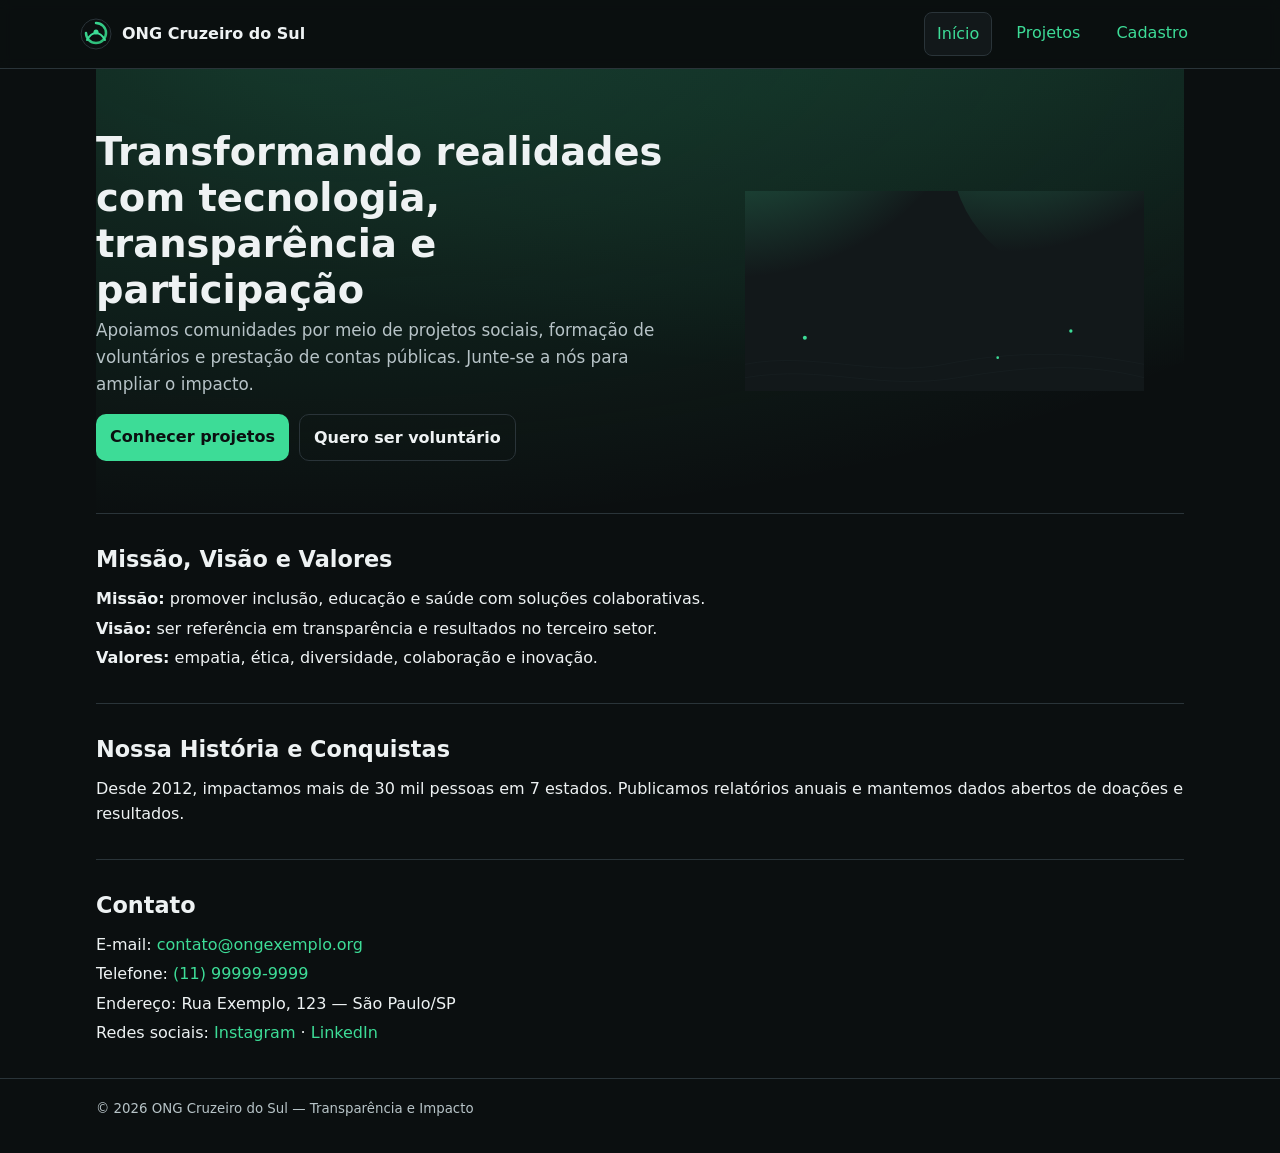
==== index.html @ 3f8172d8 "atividade I estrutura da pagina da ong" ====
<!doctype html>
<html lang="pt-BR">
  <head>
    <meta charset="utf-8">
    <meta name="viewport" content="width=device-width, initial-scale=1">
    <title>ONG Cruzeiro do Sul — Impacto Social e Transparência</title>
    <meta name="description" content="Plataforma da ONG Exemplo: missão, projetos, voluntariado e doações com transparência e impacto.">
    <meta name="keywords" content="ONG, projetos sociais, voluntariado, doações, transparência">
    <meta property="og:title" content="ONG Cruzeiro do Sul — Impacto Social e Transparência">
    <meta property="og:description" content="Conheça nossa missão, projetos, oportunidades de voluntariado e como doar com segurança.">
    <meta property="og:type" content="website">
    <link rel="canonical" href="index.html">
    <link rel="preload" href="assets/css/style.css" as="style">
    <link rel="stylesheet" href="assets/css/style.css">
  </head>
  <body>
    <a class="skip-link" href="#conteudo">Pular para o conteúdo</a>
    <header>
      <div class="container nav" role="navigation" aria-label="Principal">
        <a class="brand" href="index.html" aria-current="page">
          <img src="assets/images/logo.svg" width="32" height="32" alt="Logo da ONG">
          <span>ONG Cruzeiro do Sul</span>
        </a>
        <nav class="menu" aria-label="Navegação">
          <a href="index.html" aria-current="page">Início</a>
          <a href="projetos.html">Projetos</a>
          <a href="cadastro.html">Cadastro</a>
        </nav>
      </div>
    </header>

    <main id="conteudo" class="container" tabindex="-1">
      <section class="hero" aria-labelledby="titulo-site">
        <div class="hero-inner">
          <div>
            <h1 id="titulo-site">Transformando realidades com tecnologia, transparência e participação</h1>
            <p class="lead">Apoiamos comunidades por meio de projetos sociais, formação de voluntários e prestação de contas públicas. Junte-se a nós para ampliar o impacto.</p>
            <div class="cta">
              <a class="btn" href="projetos.html">Conhecer projetos</a>
              <a class="btn secondary" href="cadastro.html">Quero ser voluntário</a>
            </div>
          </div>
          <figure aria-labelledby="fig-hero-caption">
            <img src="assets/images/hero.svg" alt="Ilustração abstrata representando impacto social">
            <figcaption id="fig-hero-caption" class="sr-only">Composição com gradientes e linhas representando redes de apoio.</figcaption>
          </figure>
        </div>
      </section>

      <section aria-labelledby="missao">
        <h2 id="missao">Missão, Visão e Valores</h2>
        <p><strong>Missão:</strong> promover inclusão, educação e saúde com soluções colaborativas.</p>
        <p><strong>Visão:</strong> ser referência em transparência e resultados no terceiro setor.</p>
        <p><strong>Valores:</strong> empatia, ética, diversidade, colaboração e inovação.</p>
      </section>

      <section aria-labelledby="historia">
        <h2 id="historia">Nossa História e Conquistas</h2>
        <p>Desde 2012, impactamos mais de 30 mil pessoas em 7 estados. Publicamos relatórios anuais e mantemos dados abertos de doações e resultados.</p>
      </section>

      <section aria-labelledby="contato">
        <h2 id="contato">Contato</h2>
        <p>E-mail: <a href="mailto:contato@ongexemplo.org">contato@ongexemplo.org</a></p>
        <p>Telefone: <a href="tel:+5511999999999">(11) 99999-9999</a></p>
        <p>Endereço: Rua Exemplo, 123 — São Paulo/SP</p>
        <p>Redes sociais: 
          <a href="#" aria-label="Instagram da ONG (abre em nova aba)" rel="noopener">Instagram</a> · 
          <a href="#" aria-label="LinkedIn da ONG (abre em nova aba)" rel="noopener">LinkedIn</a>
        </p>
      </section>
    </main>

    <footer>
      <div class="container">
        <small>© <span id="ano"></span> ONG Cruzeiro do Sul — Transparência e Impacto</small>
      </div>
    </footer>

    <script src="assets/js/main.js" defer></script>
    <script>document.getElementById('ano').textContent = new Date().getFullYear();</script>
  </body>
  </html>
---- assets/css/style.css ----
/* Variáveis e reset acessível */
:root {
  --color-bg: #0b0f10;
  --color-surface: #12181a;
  --color-primary: #3ddc97;
  --color-primary-contrast: #0b0f10;
  --color-text: #eef2f3;
  --color-text-muted: #b7c3c7;
  --color-border: #2a3439;
  --focus-ring: 2px solid #3ddc97;
  --max-w: 1120px;
}

* { box-sizing: border-box; }
html { scroll-behavior: smooth; }
body {
  margin: 0;
  font-family: system-ui, -apple-system, Segoe UI, Roboto, Ubuntu, Cantarell, "Helvetica Neue", Arial, "Noto Sans", "Apple Color Emoji", "Segoe UI Emoji";
  background: var(--color-bg);
  color: var(--color-text);
  line-height: 1.6;
}

img, svg { max-width: 100%; height: auto; }
a { color: var(--color-primary); text-decoration: none; }
a:hover { text-decoration: underline; }

/* Acessibilidade: foco visível */
:focus { outline: none; }
:focus-visible { outline: var(--focus-ring); outline-offset: 2px; }

/* Layout base */
.container { max-width: var(--max-w); margin: 0 auto; padding: 0 16px; }
.sr-only { position: absolute; width: 1px; height: 1px; padding: 0; margin: -1px; overflow: hidden; clip: rect(0,0,0,0); white-space: nowrap; border: 0; }
.skip-link { position: absolute; left: -9999px; top: 0; background: var(--color-primary); color: var(--color-primary-contrast); padding: 8px 12px; border-radius: 6px; }
.skip-link:focus { left: 16px; z-index: 1000; }

/* Cabeçalho e navegação */
header {
  position: sticky; top: 0; z-index: 10;
  background: rgba(11,15,16,0.8); backdrop-filter: blur(6px);
  border-bottom: 1px solid var(--color-border);
}
.nav { display: flex; align-items: center; justify-content: space-between; gap: 16px; padding: 12px 0; }
.brand { display: flex; align-items: center; gap: 10px; color: var(--color-text); font-weight: 700; }
.brand svg { width: 32px; height: 32px; }
.menu { display: flex; gap: 12px; }
.menu a { padding: 8px 12px; border-radius: 8px; }
.menu a[aria-current="page"] { background: var(--color-surface); border: 1px solid var(--color-border); }

/* Hero */
.hero { background: radial-gradient(1200px 500px at 20% -10%, rgba(61,220,151,0.18), transparent),
                   radial-gradient(1000px 400px at 80% -20%, rgba(61,220,151,0.12), transparent); }
.hero-inner { display: grid; grid-template-columns: 1fr; gap: 24px; padding: 32px 0 24px; align-items: center; }
.hero h1 { font-size: clamp(1.8rem, 3vw, 2.4rem); line-height: 1.2; margin: 0; }
.lead { color: var(--color-text-muted); font-size: 1.05rem; }
.cta { display: inline-flex; gap: 10px; margin-top: 12px; }
.btn { display: inline-block; background: var(--color-primary); color: var(--color-primary-contrast); padding: 10px 14px; border-radius: 10px; font-weight: 700; border: 0; }
.btn.secondary { background: transparent; color: var(--color-text); border: 1px solid var(--color-border); }

/* Seções genéricas */
section { padding: 28px 0; border-top: 1px solid var(--color-border); }
section:first-of-type { border-top: 0; }
section h2 { font-size: 1.4rem; margin: 0 0 8px; }
section p { margin: 0.25rem 0; }

/* Cards de projetos */
.grid { display: grid; gap: 16px; grid-template-columns: repeat(1, 1fr); }
.card { background: var(--color-surface); border: 1px solid var(--color-border); border-radius: 12px; overflow: hidden; display: flex; flex-direction: column; }
.card-body { padding: 14px; display: grid; gap: 8px; }
.badge { display: inline-block; background: rgba(61,220,151,0.15); color: var(--color-primary); padding: 2px 8px; border-radius: 999px; font-size: 0.85rem; }

/* Formulário */
form { display: grid; gap: 16px; }
fieldset { border: 1px solid var(--color-border); border-radius: 12px; padding: 12px; }
legend { padding: 0 6px; font-weight: 700; }
.field { display: grid; gap: 6px; }
.row { display: grid; gap: 12px; grid-template-columns: 1fr; }
label { color: var(--color-text); font-weight: 600; }
input, select, textarea { background: var(--color-bg); color: var(--color-text); border: 1px solid var(--color-border); border-radius: 10px; padding: 10px; font: inherit; }
input:focus, select:focus, textarea:focus { border-color: var(--color-primary); box-shadow: 0 0 0 3px rgba(61,220,151,0.15); }
.hint { color: var(--color-text-muted); font-size: 0.9rem; }
.actions { display: flex; gap: 12px; justify-content: flex-end; }

/* Rodapé */
footer { border-top: 1px solid var(--color-border); padding: 16px 0 32px; color: var(--color-text-muted); }

/* Responsividade */
@media (min-width: 720px) {
  .hero-inner { grid-template-columns: 1.1fr 0.9fr; }
  .grid { grid-template-columns: repeat(2, 1fr); }
  .row.cols-2 { grid-template-columns: repeat(2, 1fr); }
  .row.cols-3 { grid-template-columns: repeat(3, 1fr); }
}

@media (min-width: 1024px) {
  .grid { grid-template-columns: repeat(3, 1fr); }
}

/* Preferências do usuário */
@media (prefers-reduced-motion: reduce) {
  html { scroll-behavior: auto; }
}
---- assets/css/style.css ----
/* Variáveis e reset acessível */
:root {
  --color-bg: #0b0f10;
  --color-surface: #12181a;
  --color-primary: #3ddc97;
  --color-primary-contrast: #0b0f10;
  --color-text: #eef2f3;
  --color-text-muted: #b7c3c7;
  --color-border: #2a3439;
  --focus-ring: 2px solid #3ddc97;
  --max-w: 1120px;
}

* { box-sizing: border-box; }
html { scroll-behavior: smooth; }
body {
  margin: 0;
  font-family: system-ui, -apple-system, Segoe UI, Roboto, Ubuntu, Cantarell, "Helvetica Neue", Arial, "Noto Sans", "Apple Color Emoji", "Segoe UI Emoji";
  background: var(--color-bg);
  color: var(--color-text);
  line-height: 1.6;
}

img, svg { max-width: 100%; height: auto; }
a { color: var(--color-primary); text-decoration: none; }
a:hover { text-decoration: underline; }

/* Acessibilidade: foco visível */
:focus { outline: none; }
:focus-visible { outline: var(--focus-ring); outline-offset: 2px; }

/* Layout base */
.container { max-width: var(--max-w); margin: 0 auto; padding: 0 16px; }
.sr-only { position: absolute; width: 1px; height: 1px; padding: 0; margin: -1px; overflow: hidden; clip: rect(0,0,0,0); white-space: nowrap; border: 0; }
.skip-link { position: absolute; left: -9999px; top: 0; background: var(--color-primary); color: var(--color-primary-contrast); padding: 8px 12px; border-radius: 6px; }
.skip-link:focus { left: 16px; z-index: 1000; }

/* Cabeçalho e navegação */
header {
  position: sticky; top: 0; z-index: 10;
  background: rgba(11,15,16,0.8); backdrop-filter: blur(6px);
  border-bottom: 1px solid var(--color-border);
}
.nav { display: flex; align-items: center; justify-content: space-between; gap: 16px; padding: 12px 0; }
.brand { display: flex; align-items: center; gap: 10px; color: var(--color-text); font-weight: 700; }
.brand svg { width: 32px; height: 32px; }
.menu { display: flex; gap: 12px; }
.menu a { padding: 8px 12px; border-radius: 8px; }
.menu a[aria-current="page"] { background: var(--color-surface); border: 1px solid var(--color-border); }

/* Hero */
.hero { background: radial-gradient(1200px 500px at 20% -10%, rgba(61,220,151,0.18), transparent),
                   radial-gradient(1000px 400px at 80% -20%, rgba(61,220,151,0.12), transparent); }
.hero-inner { display: grid; grid-template-columns: 1fr; gap: 24px; padding: 32px 0 24px; align-items: center; }
.hero h1 { font-size: clamp(1.8rem, 3vw, 2.4rem); line-height: 1.2; margin: 0; }
.lead { color: var(--color-text-muted); font-size: 1.05rem; }
.cta { display: inline-flex; gap: 10px; margin-top: 12px; }
.btn { display: inline-block; background: var(--color-primary); color: var(--color-primary-contrast); padding: 10px 14px; border-radius: 10px; font-weight: 700; border: 0; }
.btn.secondary { background: transparent; color: var(--color-text); border: 1px solid var(--color-border); }

/* Seções genéricas */
section { padding: 28px 0; border-top: 1px solid var(--color-border); }
section:first-of-type { border-top: 0; }
section h2 { font-size: 1.4rem; margin: 0 0 8px; }
section p { margin: 0.25rem 0; }

/* Cards de projetos */
.grid { display: grid; gap: 16px; grid-template-columns: repeat(1, 1fr); }
.card { background: var(--color-surface); border: 1px solid var(--color-border); border-radius: 12px; overflow: hidden; display: flex; flex-direction: column; }
.card-body { padding: 14px; display: grid; gap: 8px; }
.badge { display: inline-block; background: rgba(61,220,151,0.15); color: var(--color-primary); padding: 2px 8px; border-radius: 999px; font-size: 0.85rem; }

/* Formulário */
form { display: grid; gap: 16px; }
fieldset { border: 1px solid var(--color-border); border-radius: 12px; padding: 12px; }
legend { padding: 0 6px; font-weight: 700; }
.field { display: grid; gap: 6px; }
.row { display: grid; gap: 12px; grid-template-columns: 1fr; }
label { color: var(--color-text); font-weight: 600; }
input, select, textarea { background: var(--color-bg); color: var(--color-text); border: 1px solid var(--color-border); border-radius: 10px; padding: 10px; font: inherit; }
input:focus, select:focus, textarea:focus { border-color: var(--color-primary); box-shadow: 0 0 0 3px rgba(61,220,151,0.15); }
.hint { color: var(--color-text-muted); font-size: 0.9rem; }
.actions { display: flex; gap: 12px; justify-content: flex-end; }

/* Rodapé */
footer { border-top: 1px solid var(--color-border); padding: 16px 0 32px; color: var(--color-text-muted); }

/* Responsividade */
@media (min-width: 720px) {
  .hero-inner { grid-template-columns: 1.1fr 0.9fr; }
  .grid { grid-template-columns: repeat(2, 1fr); }
  .row.cols-2 { grid-template-columns: repeat(2, 1fr); }
  .row.cols-3 { grid-template-columns: repeat(3, 1fr); }
}

@media (min-width: 1024px) {
  .grid { grid-template-columns: repeat(3, 1fr); }
}

/* Preferências do usuário */
@media (prefers-reduced-motion: reduce) {
  html { scroll-behavior: auto; }
}
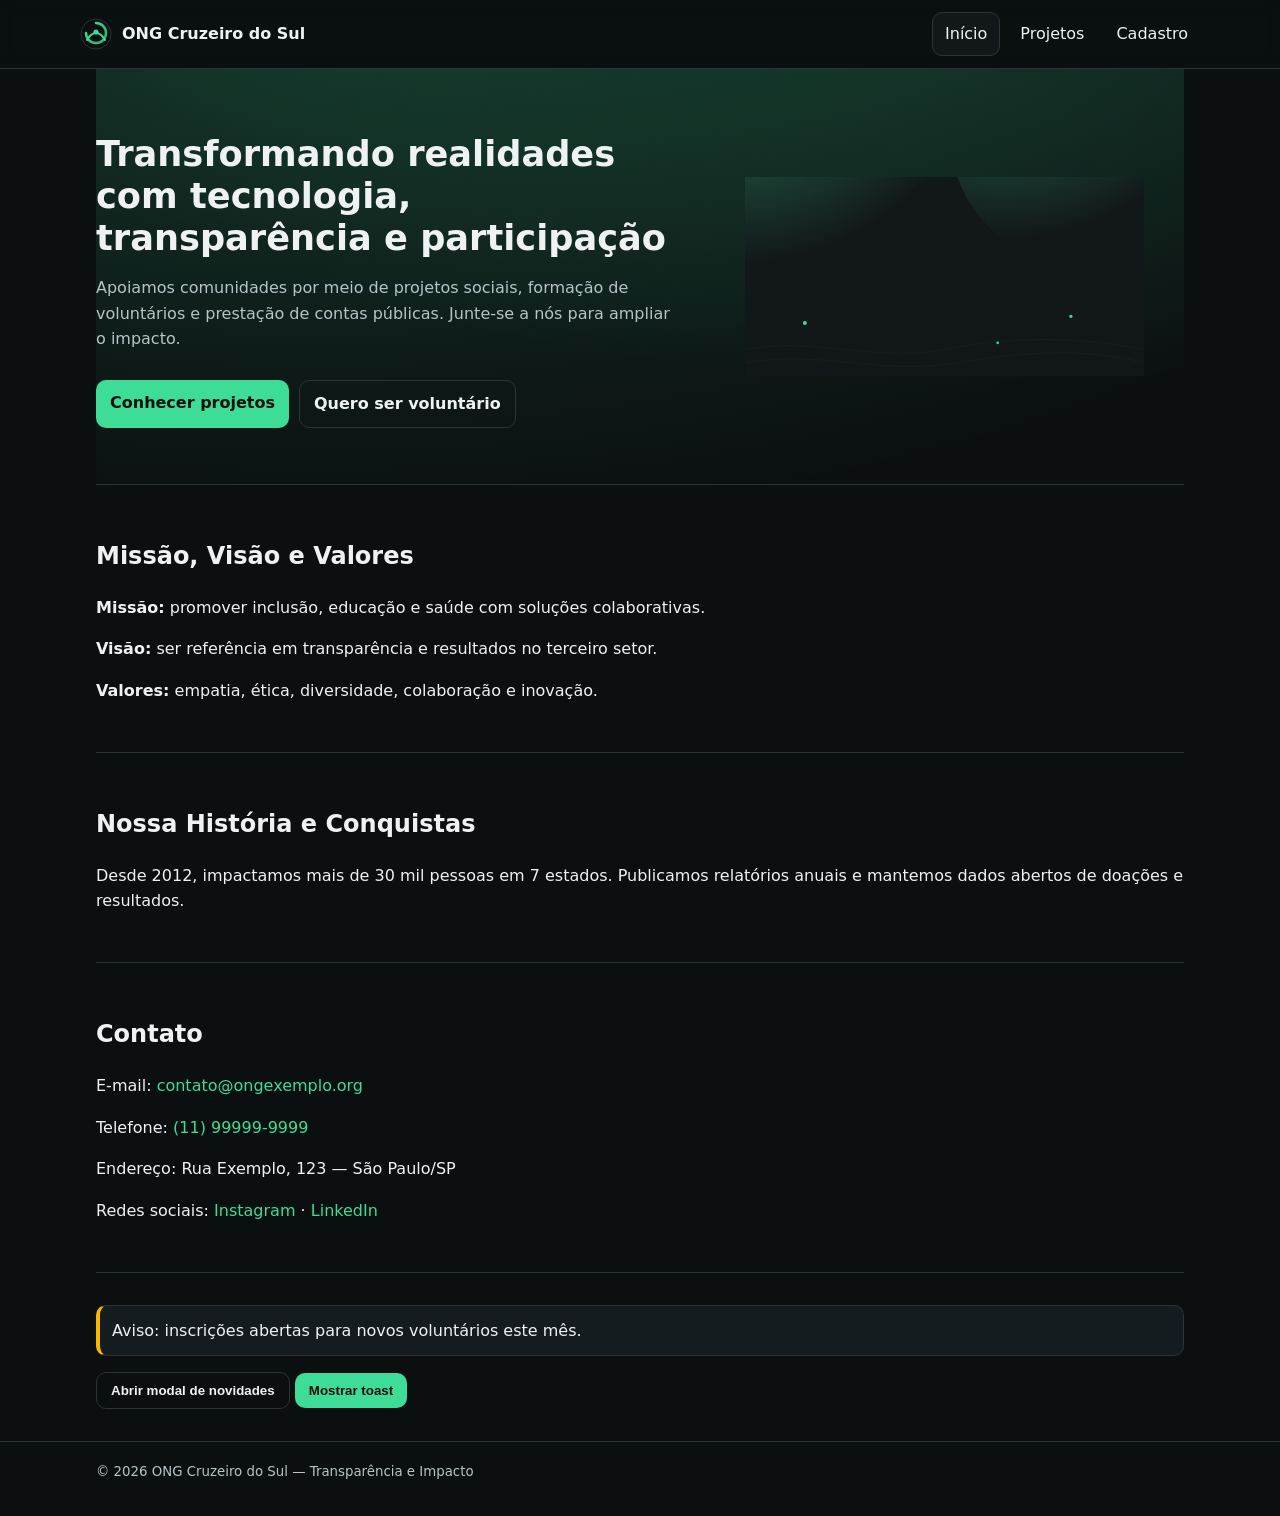
==== commit fa9ee3d4: "Implementa menu responsivo com botão hamburger e submenu para projetos; adiciona seção de feedback e" ====
--- a/index.html
+++ b/index.html
@@ -21,11 +21,26 @@
           <img src="assets/images/logo.svg" width="32" height="32" alt="Logo da ONG">
           <span>ONG Cruzeiro do Sul</span>
         </a>
+        <button class="hamburger" aria-controls="menu-mobile" aria-expanded="false" aria-label="Abrir menu">
+          ☰ Menu
+        </button>
         <nav class="menu" aria-label="Navegação">
           <a href="index.html" aria-current="page">Início</a>
-          <a href="projetos.html">Projetos</a>
+          <div class="menu-item">
+            <a href="projetos.html" aria-haspopup="true" aria-expanded="false">Projetos</a>
+            <div class="submenu" role="menu" aria-label="Submenu Projetos">
+              <a href="projetos.html#lista-projetos" role="menuitem">Destaques</a>
+              <a href="#" role="menuitem">Doações</a>
+              <a href="#" role="menuitem">Voluntariado</a>
+            </div>
+          </div>
           <a href="cadastro.html">Cadastro</a>
         </nav>
+      </div>
+      <div id="menu-mobile" class="container mobile-menu" hidden>
+        <a href="index.html" aria-current="page">Início</a>
+        <a href="projetos.html">Projetos</a>
+        <a href="cadastro.html">Cadastro</a>
       </div>
     </header>
 
@@ -69,6 +84,15 @@
           <a href="#" aria-label="LinkedIn da ONG (abre em nova aba)" rel="noopener">LinkedIn</a>
         </p>
       </section>
+
+      <section aria-labelledby="feedback">
+        <h2 id="feedback" class="sr-only">Feedback</h2>
+        <div class="alert" role="status">Aviso: inscrições abertas para novos voluntários este mês.</div>
+        <div class="mt-16">
+          <button class="btn secondary" data-open-modal="#modal-news">Abrir modal de novidades</button>
+          <button class="btn" data-toast>Mostrar toast</button>
+        </div>
+      </section>
     </main>
 
     <footer>
@@ -79,6 +103,19 @@
 
     <script src="assets/js/main.js" defer></script>
     <script>document.getElementById('ano').textContent = new Date().getFullYear();</script>
+    <div class="toast-container" aria-live="polite" aria-atomic="true"></div>
+    <div class="modal-backdrop" id="modal-news" aria-hidden="true" role="dialog" aria-modal="true" aria-labelledby="modal-title">
+      <div class="modal">
+        <div class="modal-header">
+          <h3 id="modal-title">Novidades</h3>
+          <button class="btn secondary" data-close-modal>Fechar</button>
+        </div>
+        <p>Transparência: novo relatório trimestral disponível.</p>
+        <div class="modal-actions">
+          <button class="btn" data-close-modal>Ok</button>
+        </div>
+      </div>
+    </div>
   </body>
   </html>
 
--- a/assets/css/style.css
+++ b/assets/css/style.css
@@ -1,16 +1,10 @@
-/* Variáveis e reset acessível */
-:root {
-  --color-bg: #0b0f10;
-  --color-surface: #12181a;
-  --color-primary: #3ddc97;
-  --color-primary-contrast: #0b0f10;
-  --color-text: #eef2f3;
-  --color-text-muted: #b7c3c7;
-  --color-border: #2a3439;
-  --focus-ring: 2px solid #3ddc97;
-  --max-w: 1120px;
-}
+/* Entrada única que consolida os módulos CSS do design system */
+@import url("./tokens.css");
+@import url("./utilities.css");
+@import url("./layout.css");
+@import url("./components.css");
 
+/* Reset mínimo e base */
 * { box-sizing: border-box; }
 html { scroll-behavior: smooth; }
 body {
@@ -20,86 +14,6 @@
   color: var(--color-text);
   line-height: 1.6;
 }
-
 img, svg { max-width: 100%; height: auto; }
 a { color: var(--color-primary); text-decoration: none; }
 a:hover { text-decoration: underline; }
-
-/* Acessibilidade: foco visível */
-:focus { outline: none; }
-:focus-visible { outline: var(--focus-ring); outline-offset: 2px; }
-
-/* Layout base */
-.container { max-width: var(--max-w); margin: 0 auto; padding: 0 16px; }
-.sr-only { position: absolute; width: 1px; height: 1px; padding: 0; margin: -1px; overflow: hidden; clip: rect(0,0,0,0); white-space: nowrap; border: 0; }
-.skip-link { position: absolute; left: -9999px; top: 0; background: var(--color-primary); color: var(--color-primary-contrast); padding: 8px 12px; border-radius: 6px; }
-.skip-link:focus { left: 16px; z-index: 1000; }
-
-/* Cabeçalho e navegação */
-header {
-  position: sticky; top: 0; z-index: 10;
-  background: rgba(11,15,16,0.8); backdrop-filter: blur(6px);
-  border-bottom: 1px solid var(--color-border);
-}
-.nav { display: flex; align-items: center; justify-content: space-between; gap: 16px; padding: 12px 0; }
-.brand { display: flex; align-items: center; gap: 10px; color: var(--color-text); font-weight: 700; }
-.brand svg { width: 32px; height: 32px; }
-.menu { display: flex; gap: 12px; }
-.menu a { padding: 8px 12px; border-radius: 8px; }
-.menu a[aria-current="page"] { background: var(--color-surface); border: 1px solid var(--color-border); }
-
-/* Hero */
-.hero { background: radial-gradient(1200px 500px at 20% -10%, rgba(61,220,151,0.18), transparent),
-                   radial-gradient(1000px 400px at 80% -20%, rgba(61,220,151,0.12), transparent); }
-.hero-inner { display: grid; grid-template-columns: 1fr; gap: 24px; padding: 32px 0 24px; align-items: center; }
-.hero h1 { font-size: clamp(1.8rem, 3vw, 2.4rem); line-height: 1.2; margin: 0; }
-.lead { color: var(--color-text-muted); font-size: 1.05rem; }
-.cta { display: inline-flex; gap: 10px; margin-top: 12px; }
-.btn { display: inline-block; background: var(--color-primary); color: var(--color-primary-contrast); padding: 10px 14px; border-radius: 10px; font-weight: 700; border: 0; }
-.btn.secondary { background: transparent; color: var(--color-text); border: 1px solid var(--color-border); }
-
-/* Seções genéricas */
-section { padding: 28px 0; border-top: 1px solid var(--color-border); }
-section:first-of-type { border-top: 0; }
-section h2 { font-size: 1.4rem; margin: 0 0 8px; }
-section p { margin: 0.25rem 0; }
-
-/* Cards de projetos */
-.grid { display: grid; gap: 16px; grid-template-columns: repeat(1, 1fr); }
-.card { background: var(--color-surface); border: 1px solid var(--color-border); border-radius: 12px; overflow: hidden; display: flex; flex-direction: column; }
-.card-body { padding: 14px; display: grid; gap: 8px; }
-.badge { display: inline-block; background: rgba(61,220,151,0.15); color: var(--color-primary); padding: 2px 8px; border-radius: 999px; font-size: 0.85rem; }
-
-/* Formulário */
-form { display: grid; gap: 16px; }
-fieldset { border: 1px solid var(--color-border); border-radius: 12px; padding: 12px; }
-legend { padding: 0 6px; font-weight: 700; }
-.field { display: grid; gap: 6px; }
-.row { display: grid; gap: 12px; grid-template-columns: 1fr; }
-label { color: var(--color-text); font-weight: 600; }
-input, select, textarea { background: var(--color-bg); color: var(--color-text); border: 1px solid var(--color-border); border-radius: 10px; padding: 10px; font: inherit; }
-input:focus, select:focus, textarea:focus { border-color: var(--color-primary); box-shadow: 0 0 0 3px rgba(61,220,151,0.15); }
-.hint { color: var(--color-text-muted); font-size: 0.9rem; }
-.actions { display: flex; gap: 12px; justify-content: flex-end; }
-
-/* Rodapé */
-footer { border-top: 1px solid var(--color-border); padding: 16px 0 32px; color: var(--color-text-muted); }
-
-/* Responsividade */
-@media (min-width: 720px) {
-  .hero-inner { grid-template-columns: 1.1fr 0.9fr; }
-  .grid { grid-template-columns: repeat(2, 1fr); }
-  .row.cols-2 { grid-template-columns: repeat(2, 1fr); }
-  .row.cols-3 { grid-template-columns: repeat(3, 1fr); }
-}
-
-@media (min-width: 1024px) {
-  .grid { grid-template-columns: repeat(3, 1fr); }
-}
-
-/* Preferências do usuário */
-@media (prefers-reduced-motion: reduce) {
-  html { scroll-behavior: auto; }
-}
-
-
--- a/assets/css/style.css
+++ b/assets/css/style.css
@@ -1,16 +1,10 @@
-/* Variáveis e reset acessível */
-:root {
-  --color-bg: #0b0f10;
-  --color-surface: #12181a;
-  --color-primary: #3ddc97;
-  --color-primary-contrast: #0b0f10;
-  --color-text: #eef2f3;
-  --color-text-muted: #b7c3c7;
-  --color-border: #2a3439;
-  --focus-ring: 2px solid #3ddc97;
-  --max-w: 1120px;
-}
+/* Entrada única que consolida os módulos CSS do design system */
+@import url("./tokens.css");
+@import url("./utilities.css");
+@import url("./layout.css");
+@import url("./components.css");
 
+/* Reset mínimo e base */
 * { box-sizing: border-box; }
 html { scroll-behavior: smooth; }
 body {
@@ -20,86 +14,6 @@
   color: var(--color-text);
   line-height: 1.6;
 }
-
 img, svg { max-width: 100%; height: auto; }
 a { color: var(--color-primary); text-decoration: none; }
 a:hover { text-decoration: underline; }
-
-/* Acessibilidade: foco visível */
-:focus { outline: none; }
-:focus-visible { outline: var(--focus-ring); outline-offset: 2px; }
-
-/* Layout base */
-.container { max-width: var(--max-w); margin: 0 auto; padding: 0 16px; }
-.sr-only { position: absolute; width: 1px; height: 1px; padding: 0; margin: -1px; overflow: hidden; clip: rect(0,0,0,0); white-space: nowrap; border: 0; }
-.skip-link { position: absolute; left: -9999px; top: 0; background: var(--color-primary); color: var(--color-primary-contrast); padding: 8px 12px; border-radius: 6px; }
-.skip-link:focus { left: 16px; z-index: 1000; }
-
-/* Cabeçalho e navegação */
-header {
-  position: sticky; top: 0; z-index: 10;
-  background: rgba(11,15,16,0.8); backdrop-filter: blur(6px);
-  border-bottom: 1px solid var(--color-border);
-}
-.nav { display: flex; align-items: center; justify-content: space-between; gap: 16px; padding: 12px 0; }
-.brand { display: flex; align-items: center; gap: 10px; color: var(--color-text); font-weight: 700; }
-.brand svg { width: 32px; height: 32px; }
-.menu { display: flex; gap: 12px; }
-.menu a { padding: 8px 12px; border-radius: 8px; }
-.menu a[aria-current="page"] { background: var(--color-surface); border: 1px solid var(--color-border); }
-
-/* Hero */
-.hero { background: radial-gradient(1200px 500px at 20% -10%, rgba(61,220,151,0.18), transparent),
-                   radial-gradient(1000px 400px at 80% -20%, rgba(61,220,151,0.12), transparent); }
-.hero-inner { display: grid; grid-template-columns: 1fr; gap: 24px; padding: 32px 0 24px; align-items: center; }
-.hero h1 { font-size: clamp(1.8rem, 3vw, 2.4rem); line-height: 1.2; margin: 0; }
-.lead { color: var(--color-text-muted); font-size: 1.05rem; }
-.cta { display: inline-flex; gap: 10px; margin-top: 12px; }
-.btn { display: inline-block; background: var(--color-primary); color: var(--color-primary-contrast); padding: 10px 14px; border-radius: 10px; font-weight: 700; border: 0; }
-.btn.secondary { background: transparent; color: var(--color-text); border: 1px solid var(--color-border); }
-
-/* Seções genéricas */
-section { padding: 28px 0; border-top: 1px solid var(--color-border); }
-section:first-of-type { border-top: 0; }
-section h2 { font-size: 1.4rem; margin: 0 0 8px; }
-section p { margin: 0.25rem 0; }
-
-/* Cards de projetos */
-.grid { display: grid; gap: 16px; grid-template-columns: repeat(1, 1fr); }
-.card { background: var(--color-surface); border: 1px solid var(--color-border); border-radius: 12px; overflow: hidden; display: flex; flex-direction: column; }
-.card-body { padding: 14px; display: grid; gap: 8px; }
-.badge { display: inline-block; background: rgba(61,220,151,0.15); color: var(--color-primary); padding: 2px 8px; border-radius: 999px; font-size: 0.85rem; }
-
-/* Formulário */
-form { display: grid; gap: 16px; }
-fieldset { border: 1px solid var(--color-border); border-radius: 12px; padding: 12px; }
-legend { padding: 0 6px; font-weight: 700; }
-.field { display: grid; gap: 6px; }
-.row { display: grid; gap: 12px; grid-template-columns: 1fr; }
-label { color: var(--color-text); font-weight: 600; }
-input, select, textarea { background: var(--color-bg); color: var(--color-text); border: 1px solid var(--color-border); border-radius: 10px; padding: 10px; font: inherit; }
-input:focus, select:focus, textarea:focus { border-color: var(--color-primary); box-shadow: 0 0 0 3px rgba(61,220,151,0.15); }
-.hint { color: var(--color-text-muted); font-size: 0.9rem; }
-.actions { display: flex; gap: 12px; justify-content: flex-end; }
-
-/* Rodapé */
-footer { border-top: 1px solid var(--color-border); padding: 16px 0 32px; color: var(--color-text-muted); }
-
-/* Responsividade */
-@media (min-width: 720px) {
-  .hero-inner { grid-template-columns: 1.1fr 0.9fr; }
-  .grid { grid-template-columns: repeat(2, 1fr); }
-  .row.cols-2 { grid-template-columns: repeat(2, 1fr); }
-  .row.cols-3 { grid-template-columns: repeat(3, 1fr); }
-}
-
-@media (min-width: 1024px) {
-  .grid { grid-template-columns: repeat(3, 1fr); }
-}
-
-/* Preferências do usuário */
-@media (prefers-reduced-motion: reduce) {
-  html { scroll-behavior: auto; }
-}
-
-
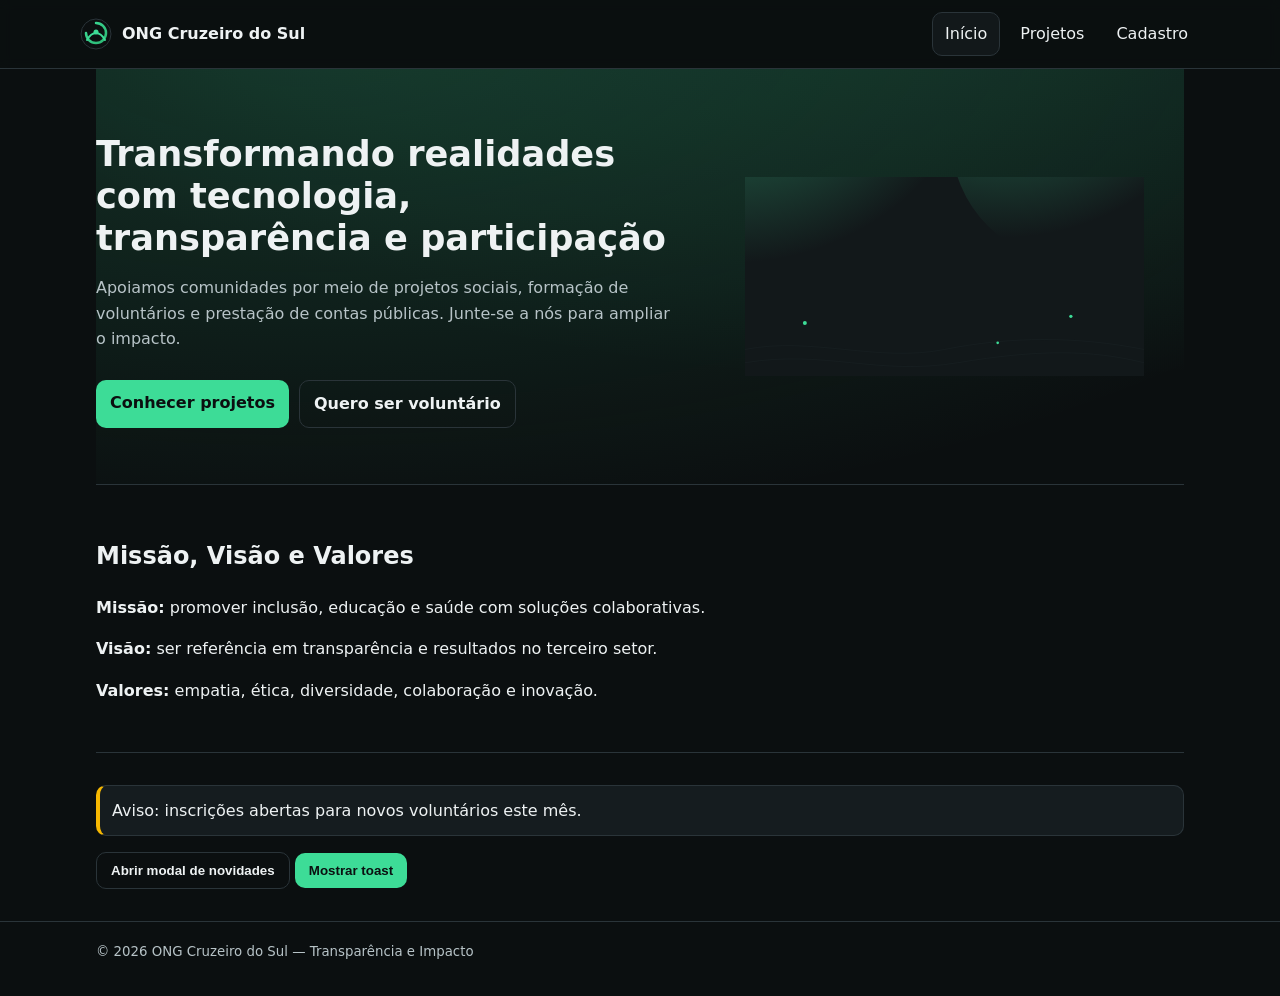
==== commit ee58a800: "Adiciona funcionalidade de SPA com roteamento, templates dinâmicos e validação de formulários; imple" ====
--- a/index.html
+++ b/index.html
@@ -102,6 +102,7 @@
     </footer>
 
     <script src="assets/js/main.js" defer></script>
+    <script type="module" src="assets/js/app.js"></script>
     <script>document.getElementById('ano').textContent = new Date().getFullYear();</script>
     <div class="toast-container" aria-live="polite" aria-atomic="true"></div>
     <div class="modal-backdrop" id="modal-news" aria-hidden="true" role="dialog" aria-modal="true" aria-labelledby="modal-title">
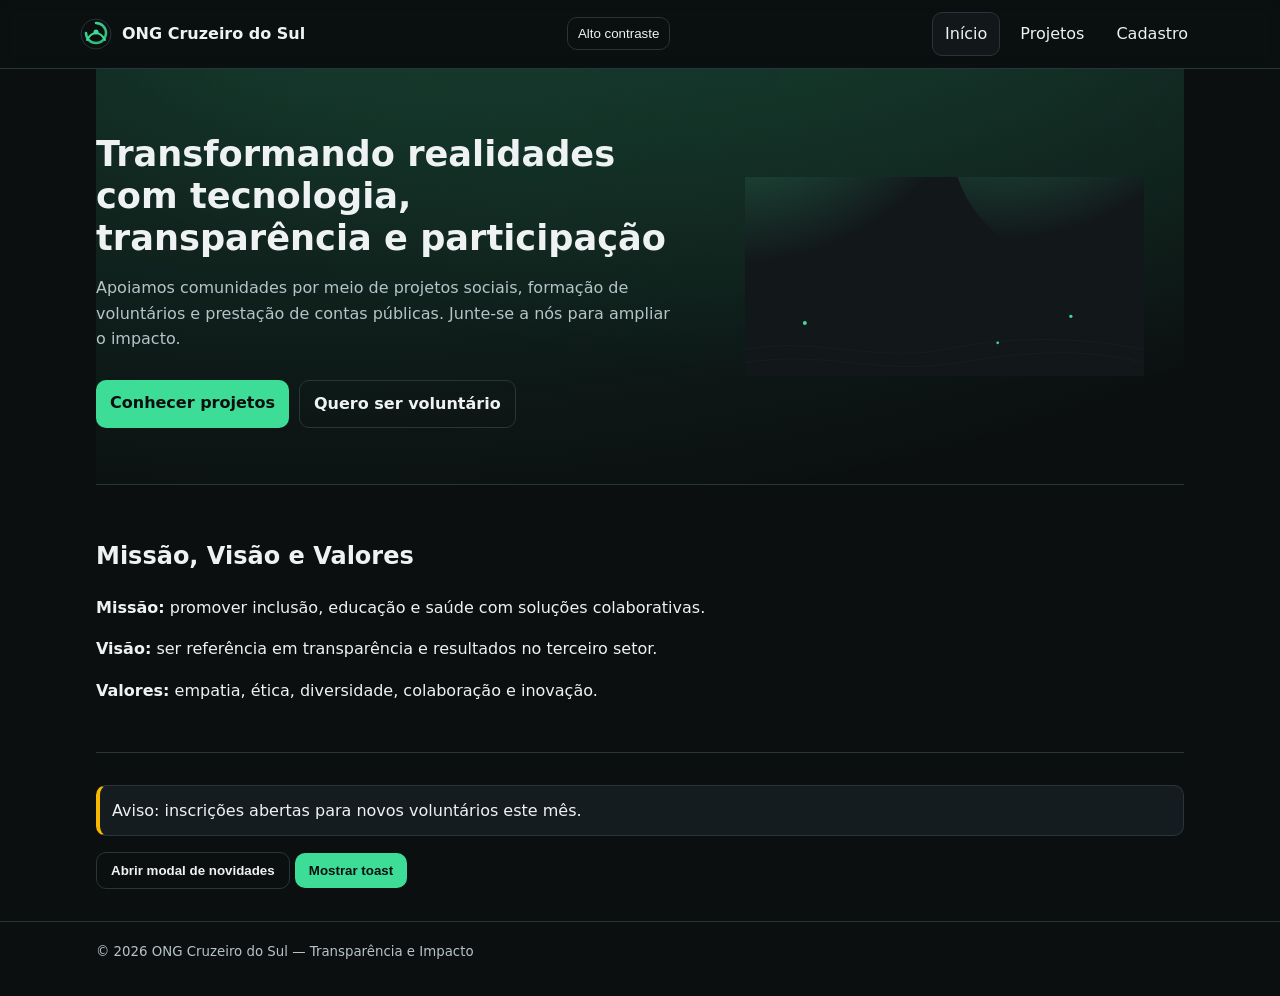
==== commit b1170e90: "Adiciona botão de alto contraste no cabeçalho para melhorar a acessibilidade; implementa funcionalid" ====
--- a/index.html
+++ b/index.html
@@ -24,6 +24,7 @@
         <button class="hamburger" aria-controls="menu-mobile" aria-expanded="false" aria-label="Abrir menu">
           ☰ Menu
         </button>
+        <button class="contrast-toggle" type="button" aria-pressed="false" aria-label="Ativar alto contraste">Alto contraste</button>
         <nav class="menu" aria-label="Navegação">
           <a href="index.html" aria-current="page">Início</a>
           <div class="menu-item">
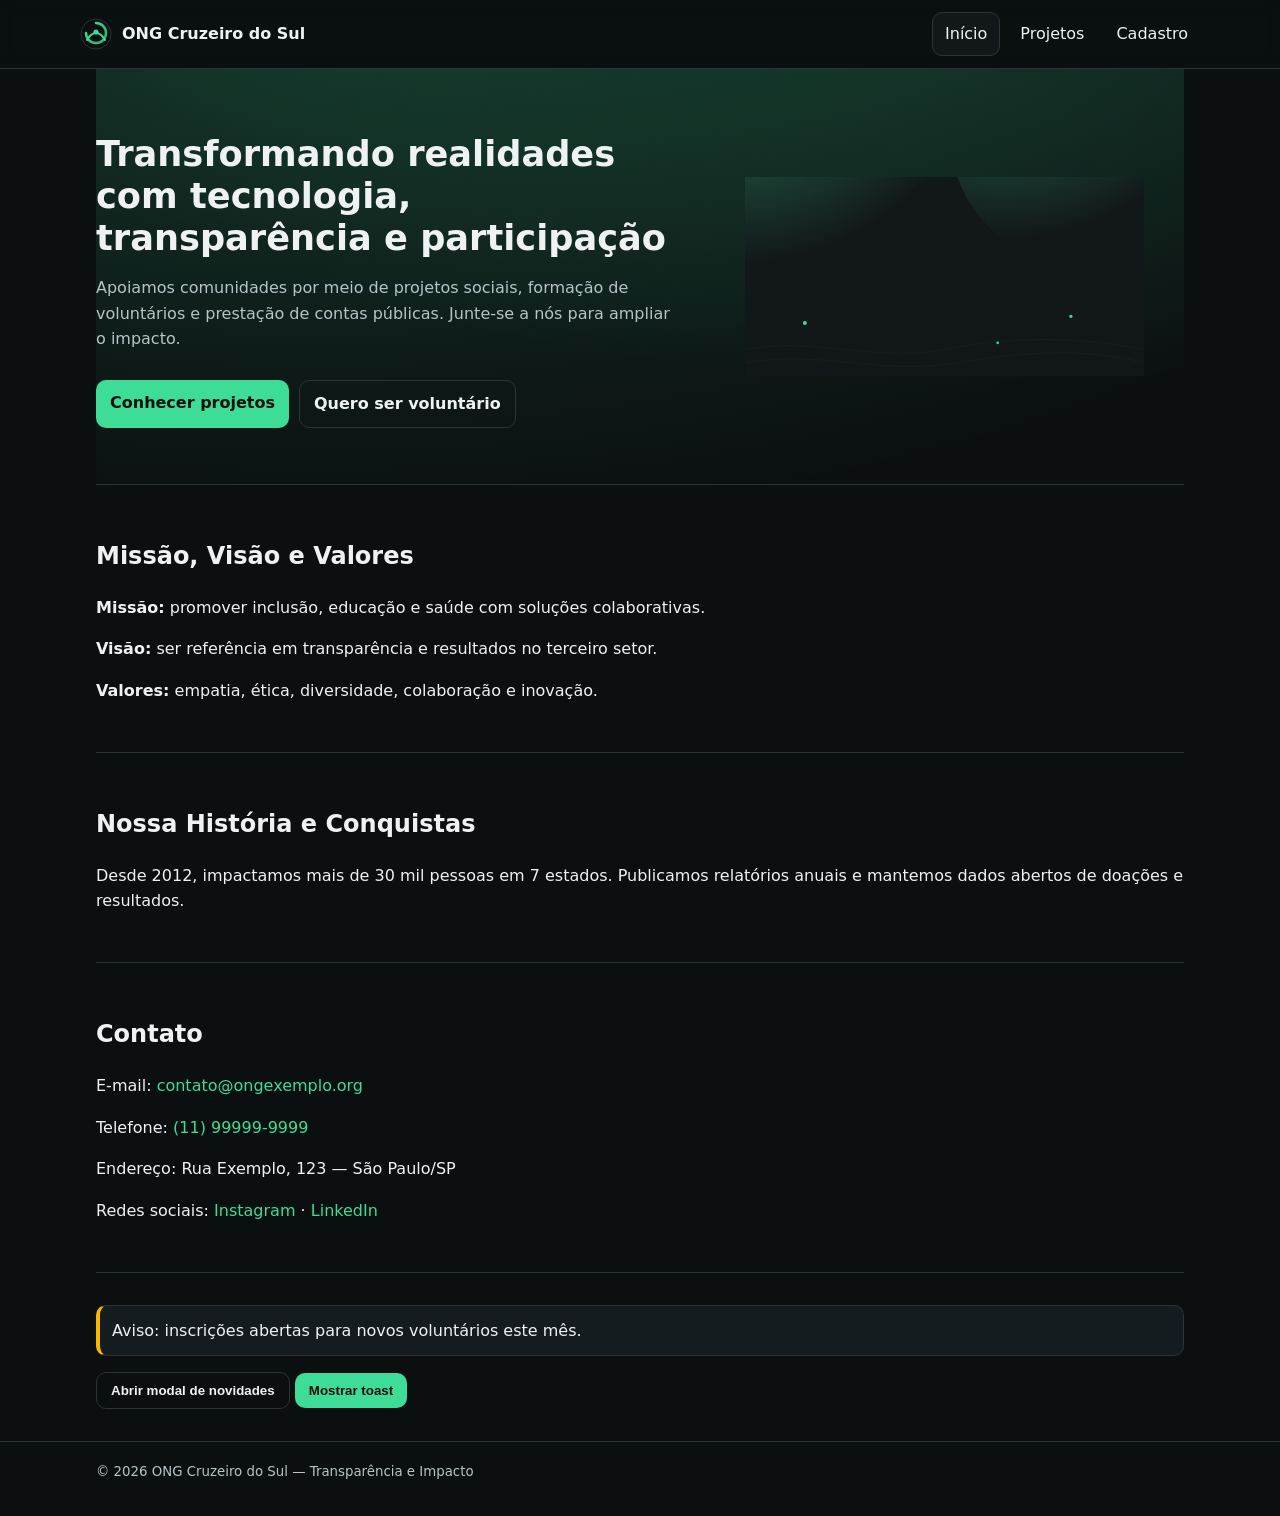
==== commit d82ff3b5: "Merge pull request #1 from RoberthBSantos/experiencia-pratica-2 merge Experiencia pratica 2" ====
--- a/index.html
+++ b/index.html
@@ -24,7 +24,6 @@
         <button class="hamburger" aria-controls="menu-mobile" aria-expanded="false" aria-label="Abrir menu">
           ☰ Menu
         </button>
-        <button class="contrast-toggle" type="button" aria-pressed="false" aria-label="Ativar alto contraste">Alto contraste</button>
         <nav class="menu" aria-label="Navegação">
           <a href="index.html" aria-current="page">Início</a>
           <div class="menu-item">
@@ -103,7 +102,6 @@
     </footer>
 
     <script src="assets/js/main.js" defer></script>
-    <script type="module" src="assets/js/app.js"></script>
     <script>document.getElementById('ano').textContent = new Date().getFullYear();</script>
     <div class="toast-container" aria-live="polite" aria-atomic="true"></div>
     <div class="modal-backdrop" id="modal-news" aria-hidden="true" role="dialog" aria-modal="true" aria-labelledby="modal-title">
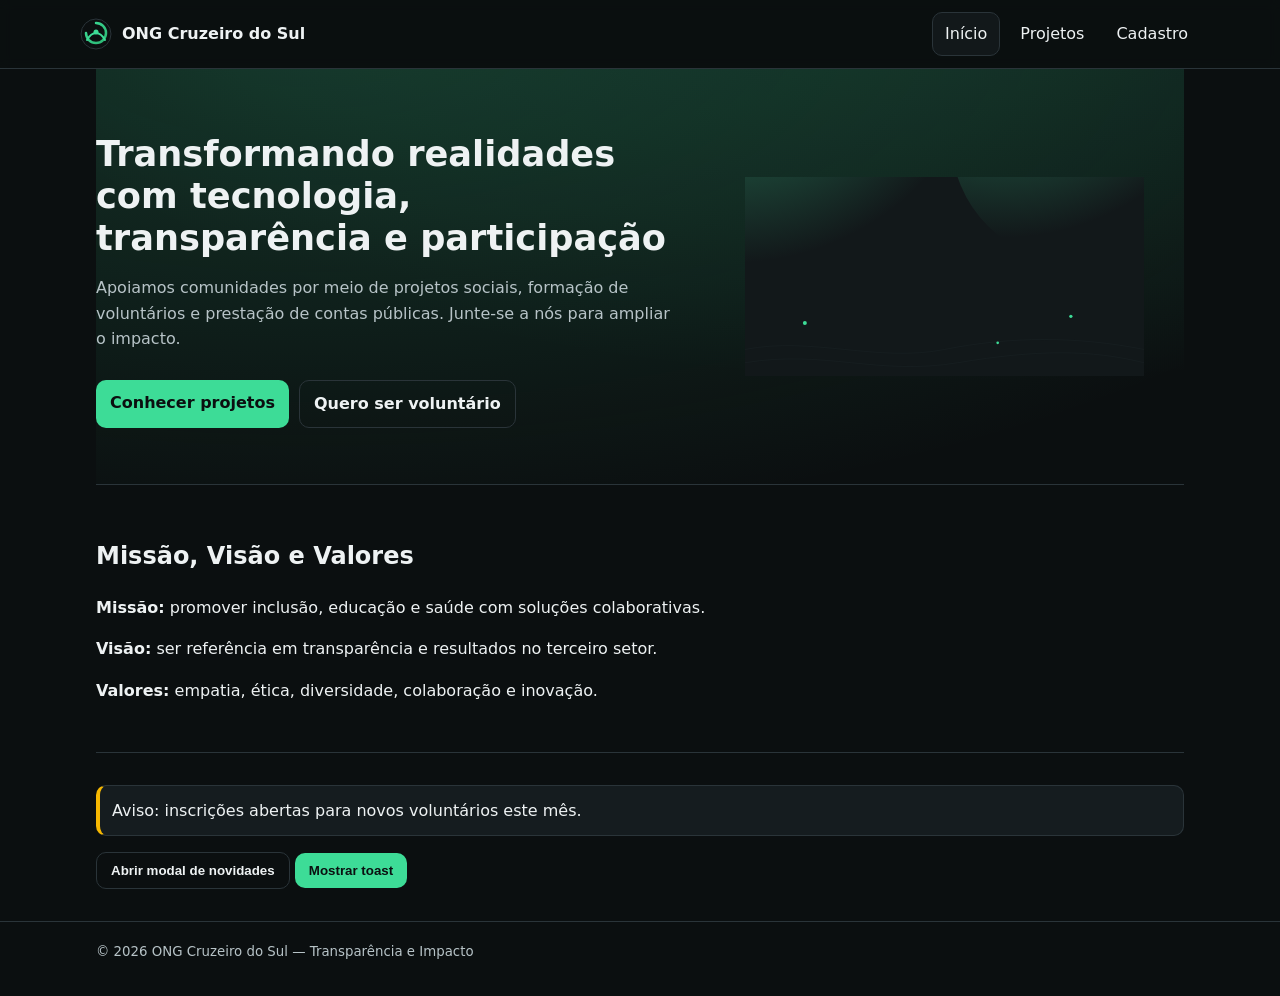
==== commit 2247ebe6: "Merge pull request #2 from RoberthBSantos/experiencia-pratica-3 feat: Adiciona funcionalidade de SPA" ====
--- a/index.html
+++ b/index.html
@@ -102,6 +102,7 @@
     </footer>
 
     <script src="assets/js/main.js" defer></script>
+    <script type="module" src="assets/js/app.js"></script>
     <script>document.getElementById('ano').textContent = new Date().getFullYear();</script>
     <div class="toast-container" aria-live="polite" aria-atomic="true"></div>
     <div class="modal-backdrop" id="modal-news" aria-hidden="true" role="dialog" aria-modal="true" aria-labelledby="modal-title">
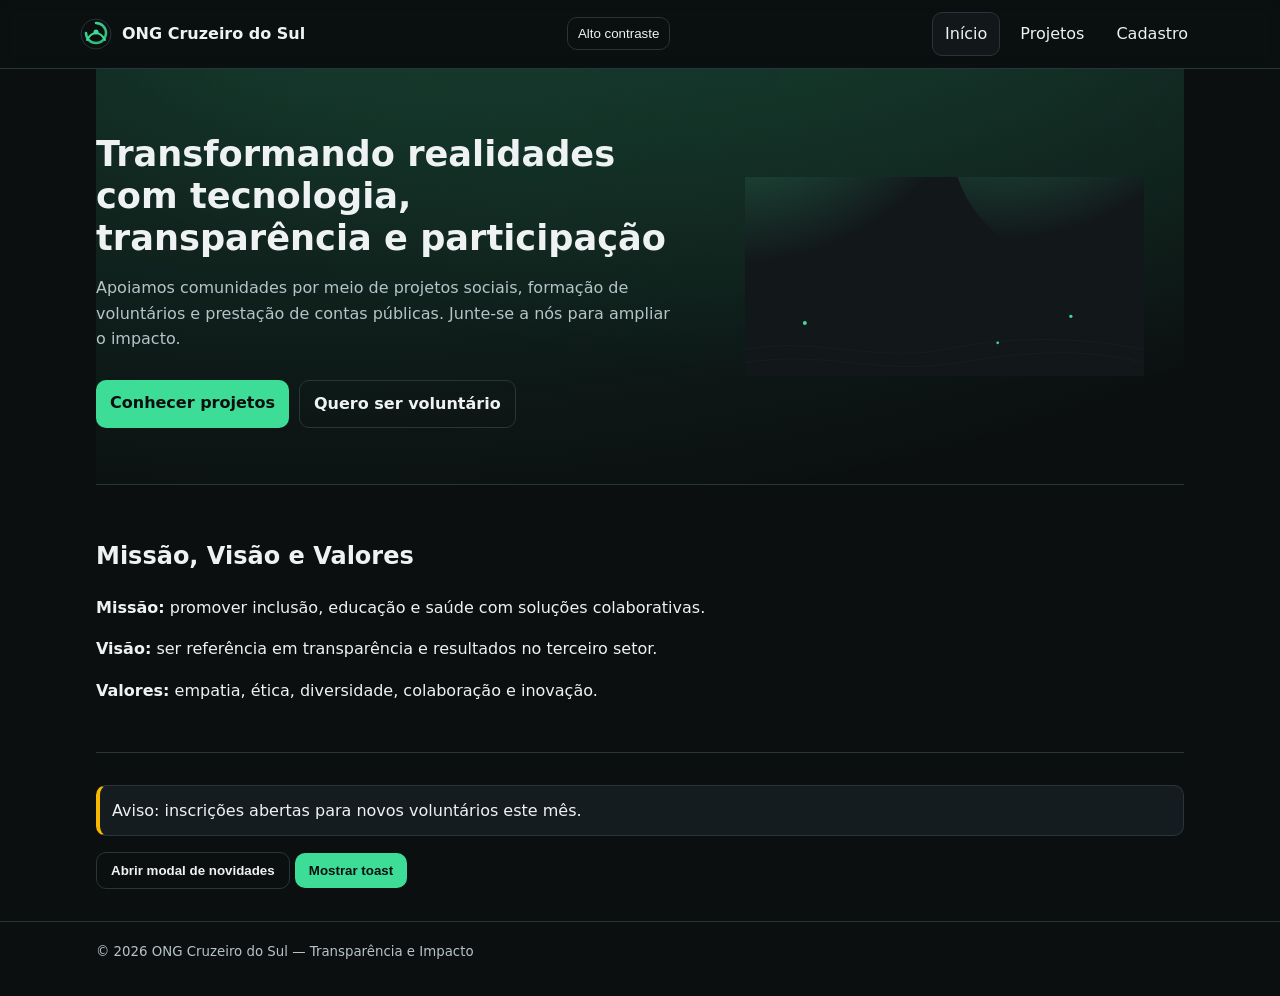
==== commit d4389573: "Merge pull request #3 from RoberthBSantos/experiencia-pratica-4 feat: Adiciona botão de alto contras" ====
--- a/index.html
+++ b/index.html
@@ -24,6 +24,7 @@
         <button class="hamburger" aria-controls="menu-mobile" aria-expanded="false" aria-label="Abrir menu">
           ☰ Menu
         </button>
+        <button class="contrast-toggle" type="button" aria-pressed="false" aria-label="Ativar alto contraste">Alto contraste</button>
         <nav class="menu" aria-label="Navegação">
           <a href="index.html" aria-current="page">Início</a>
           <div class="menu-item">
